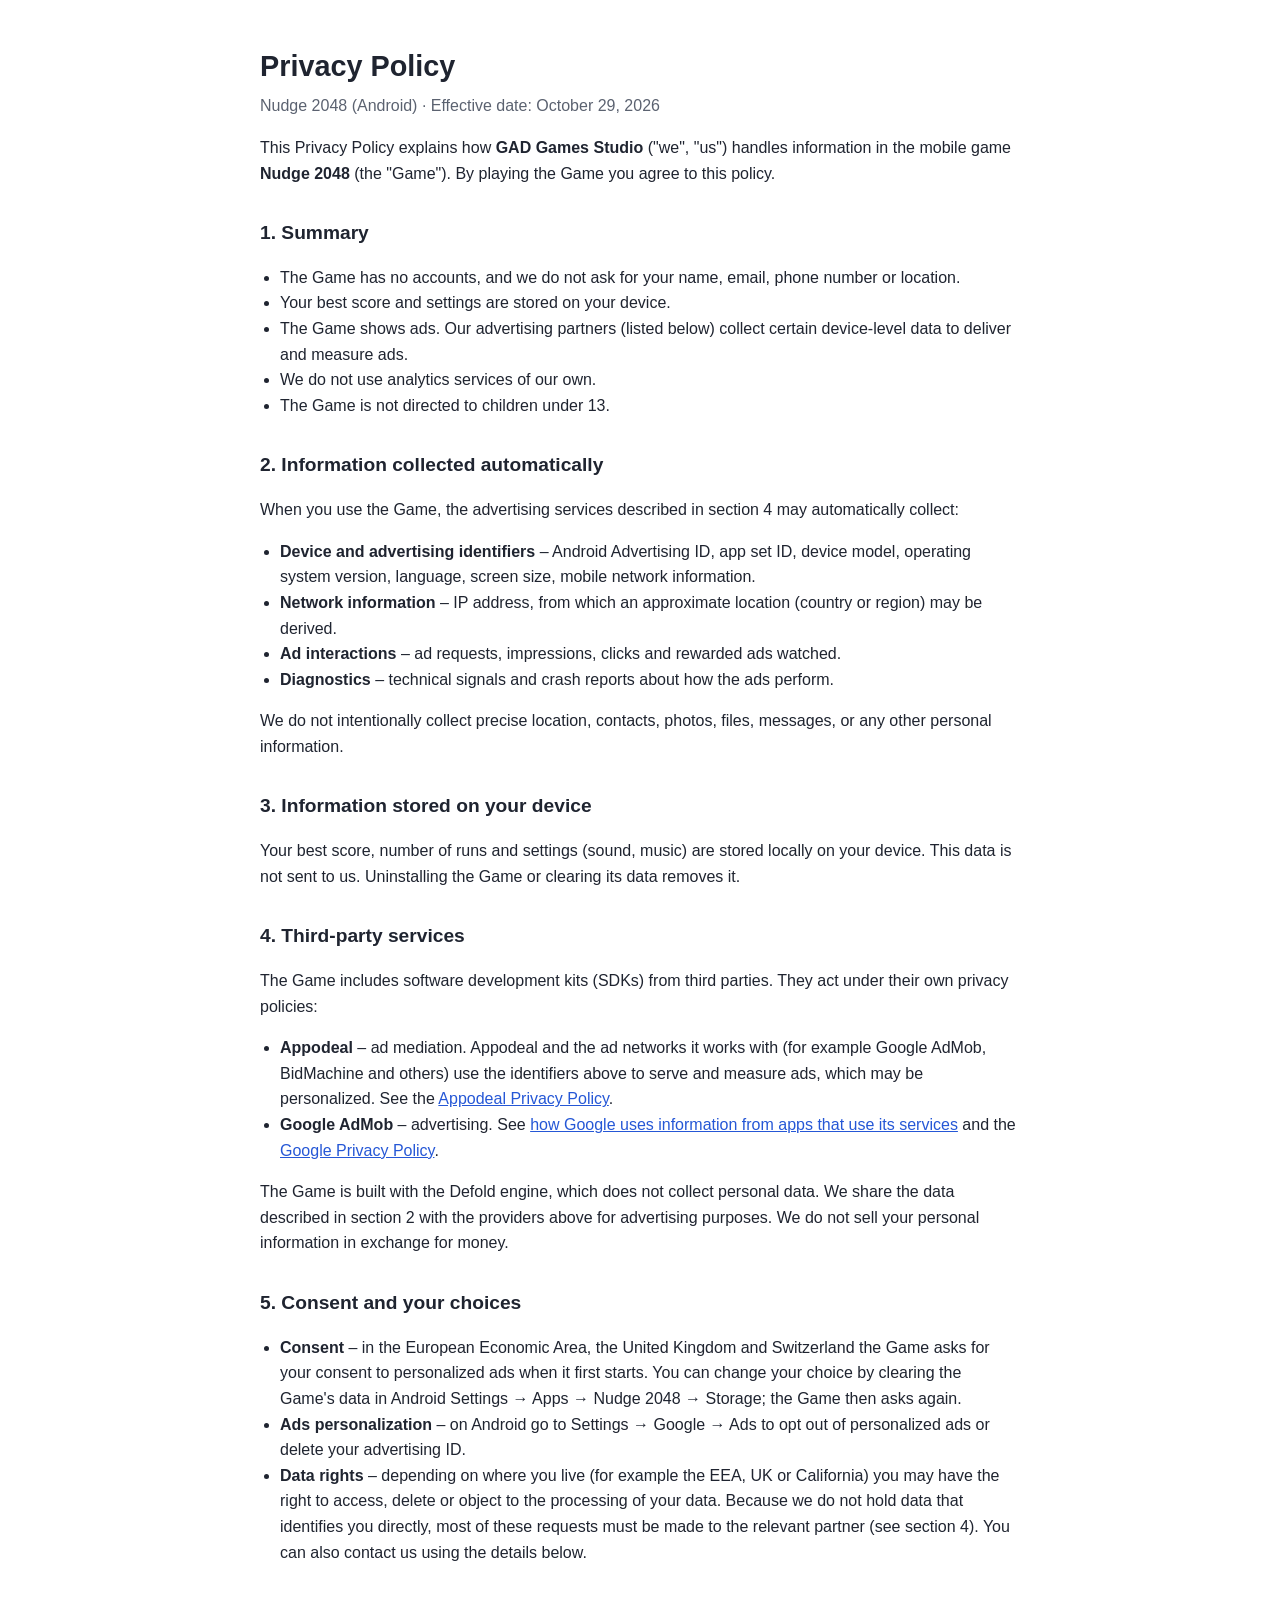
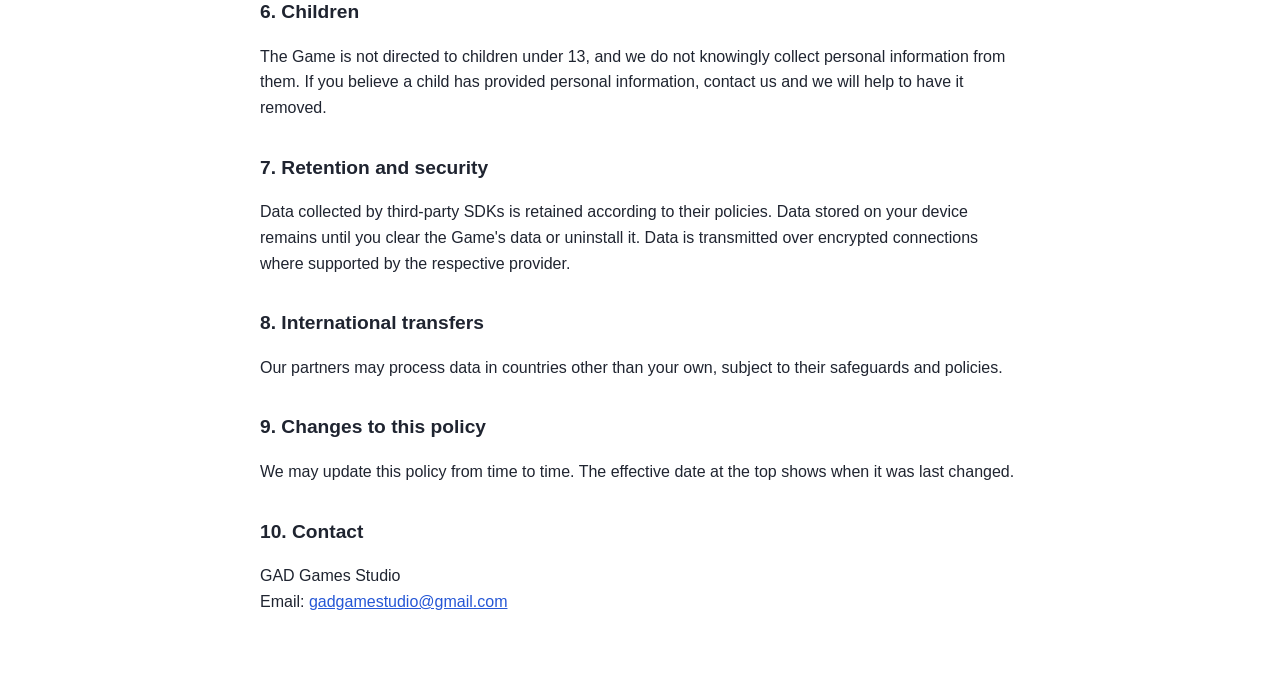
==== nudge-2048/privacy/index.html @ 8dd4cd49 "Add Nudge 2048 privacy policy Co-Authored-By: Claude Opus 5.5 <noreply@anthropic.com>" ====
<!DOCTYPE html>
<html lang="en">
<head>
<meta charset="utf-8">
<meta name="viewport" content="width=device-width, initial-scale=1">
<title>Privacy Policy – Nudge 2048</title>
<style>
  body { font-family: -apple-system, BlinkMacSystemFont, "Segoe UI", Roboto, sans-serif; line-height: 1.6; max-width: 760px; margin: 0 auto; padding: 24px 16px 64px; color: #1f2430; }
  h1 { font-size: 1.8rem; margin-bottom: 4px; }
  h2 { font-size: 1.2rem; margin-top: 32px; }
  .meta { color: #5b6270; margin-top: 0; }
  ul { padding-left: 20px; }
  a { color: #2557d6; }
</style>
</head>
<body>

<h1>Privacy Policy</h1>
<p class="meta">Nudge 2048 (Android) &middot; Effective date: October 29, 2026</p>

<p>This Privacy Policy explains how <strong>GAD Games Studio</strong> ("we", "us") handles information in the mobile game <strong>Nudge 2048</strong> (the "Game"). By playing the Game you agree to this policy.</p>

<h2>1. Summary</h2>
<ul>
  <li>The Game has no accounts, and we do not ask for your name, email, phone number or location.</li>
  <li>Your best score and settings are stored on your device.</li>
  <li>The Game shows ads. Our advertising partners (listed below) collect certain device-level data to deliver and measure ads.</li>
  <li>We do not use analytics services of our own.</li>
  <li>The Game is not directed to children under 13.</li>
</ul>

<h2>2. Information collected automatically</h2>
<p>When you use the Game, the advertising services described in section 4 may automatically collect:</p>
<ul>
  <li><strong>Device and advertising identifiers</strong> &ndash; Android Advertising ID, app set ID, device model, operating system version, language, screen size, mobile network information.</li>
  <li><strong>Network information</strong> &ndash; IP address, from which an approximate location (country or region) may be derived.</li>
  <li><strong>Ad interactions</strong> &ndash; ad requests, impressions, clicks and rewarded ads watched.</li>
  <li><strong>Diagnostics</strong> &ndash; technical signals and crash reports about how the ads perform.</li>
</ul>
<p>We do not intentionally collect precise location, contacts, photos, files, messages, or any other personal information.</p>

<h2>3. Information stored on your device</h2>
<p>Your best score, number of runs and settings (sound, music) are stored locally on your device. This data is not sent to us. Uninstalling the Game or clearing its data removes it.</p>

<h2>4. Third-party services</h2>
<p>The Game includes software development kits (SDKs) from third parties. They act under their own privacy policies:</p>
<ul>
  <li><strong>Appodeal</strong> &ndash; ad mediation. Appodeal and the ad networks it works with (for example Google AdMob, BidMachine and others) use the identifiers above to serve and measure ads, which may be personalized. See the <a href="https://appodeal.com/privacy-policy/">Appodeal Privacy Policy</a>.</li>
  <li><strong>Google AdMob</strong> &ndash; advertising. See <a href="https://policies.google.com/technologies/ads">how Google uses information from apps that use its services</a> and the <a href="https://policies.google.com/privacy">Google Privacy Policy</a>.</li>
</ul>
<p>The Game is built with the Defold engine, which does not collect personal data. We share the data described in section 2 with the providers above for advertising purposes. We do not sell your personal information in exchange for money.</p>

<h2>5. Consent and your choices</h2>
<ul>
  <li><strong>Consent</strong> &ndash; in the European Economic Area, the United Kingdom and Switzerland the Game asks for your consent to personalized ads when it first starts. You can change your choice by clearing the Game's data in Android Settings &rarr; Apps &rarr; Nudge 2048 &rarr; Storage; the Game then asks again.</li>
  <li><strong>Ads personalization</strong> &ndash; on Android go to Settings &rarr; Google &rarr; Ads to opt out of personalized ads or delete your advertising ID.</li>
  <li><strong>Data rights</strong> &ndash; depending on where you live (for example the EEA, UK or California) you may have the right to access, delete or object to the processing of your data. Because we do not hold data that identifies you directly, most of these requests must be made to the relevant partner (see section 4). You can also contact us using the details below.</li>
</ul>

<h2>6. Children</h2>
<p>The Game is not directed to children under 13, and we do not knowingly collect personal information from them. If you believe a child has provided personal information, contact us and we will help to have it removed.</p>

<h2>7. Retention and security</h2>
<p>Data collected by third-party SDKs is retained according to their policies. Data stored on your device remains until you clear the Game's data or uninstall it. Data is transmitted over encrypted connections where supported by the respective provider.</p>

<h2>8. International transfers</h2>
<p>Our partners may process data in countries other than your own, subject to their safeguards and policies.</p>

<h2>9. Changes to this policy</h2>
<p>We may update this policy from time to time. The effective date at the top shows when it was last changed.</p>

<h2>10. Contact</h2>
<p>GAD Games Studio<br>Email: <a href="mailto:gadgamestudio@gmail.com">gadgamestudio@gmail.com</a></p>

</body>
</html>
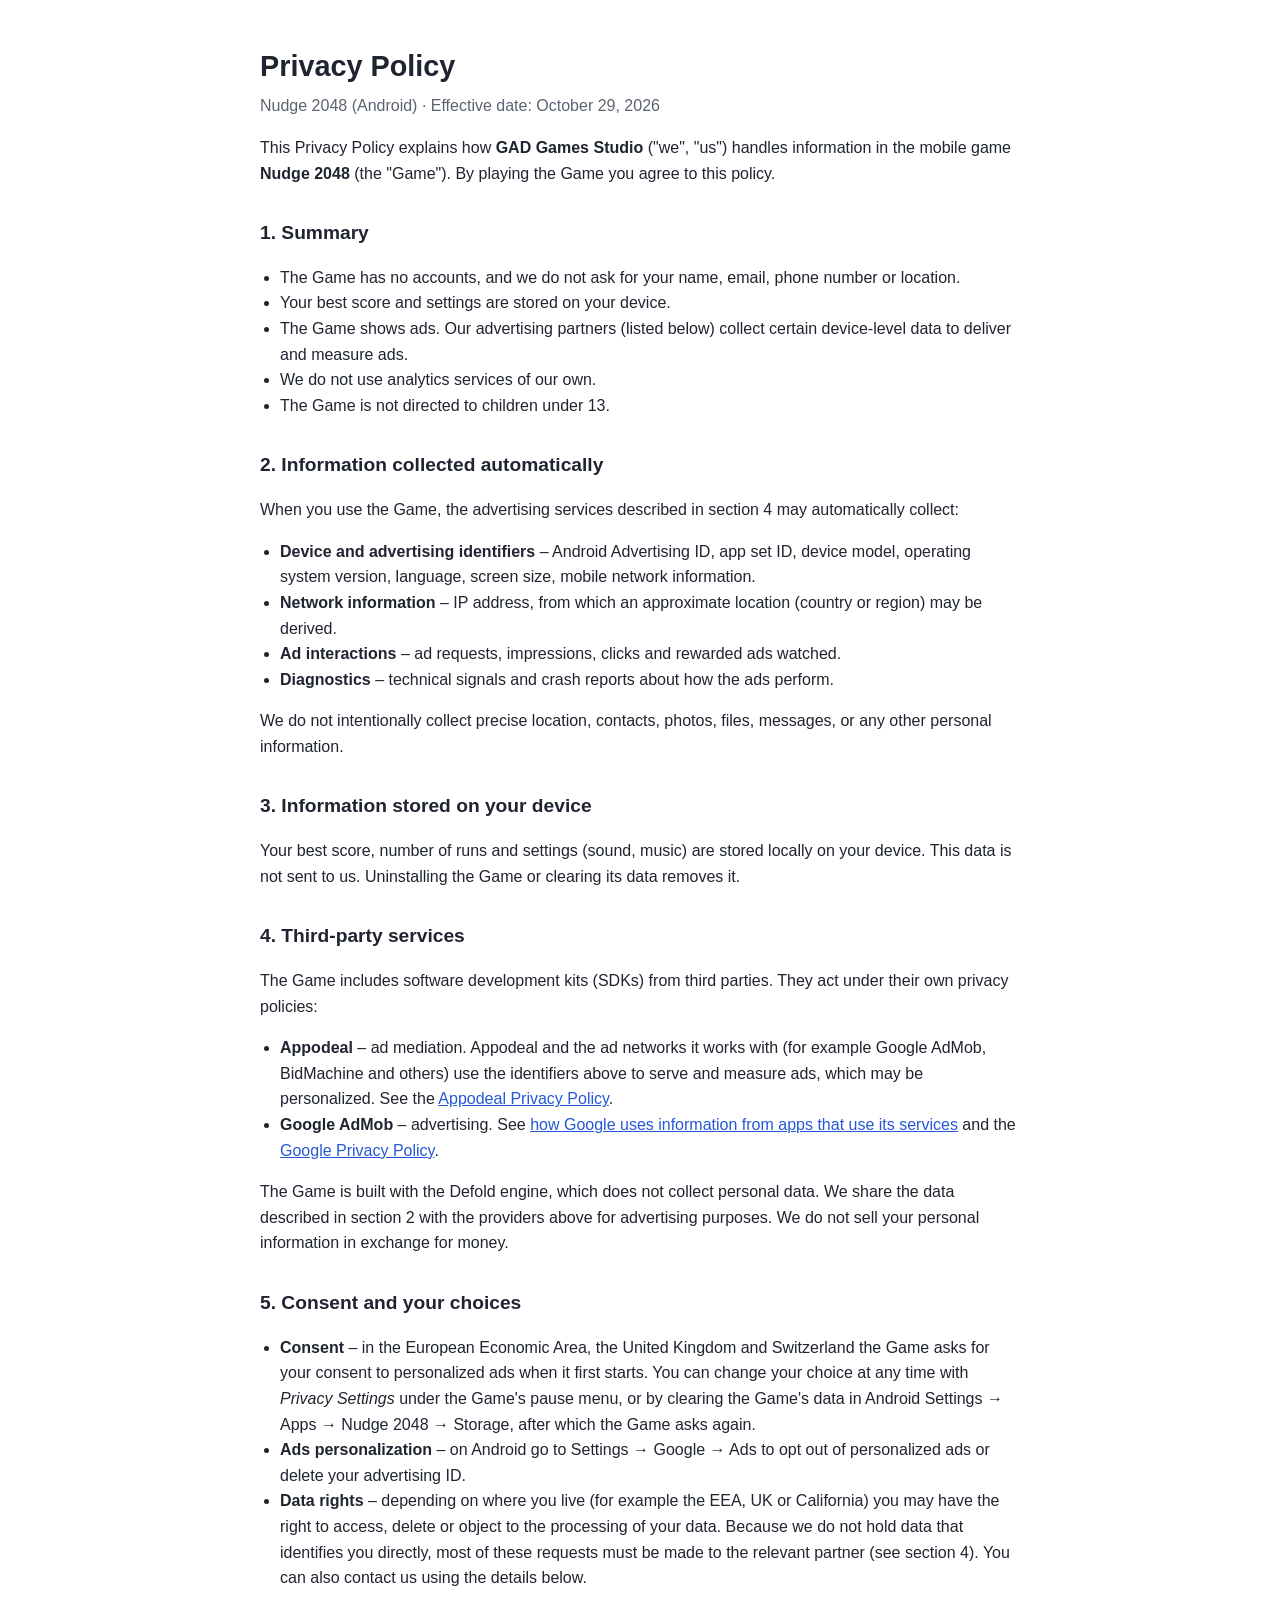
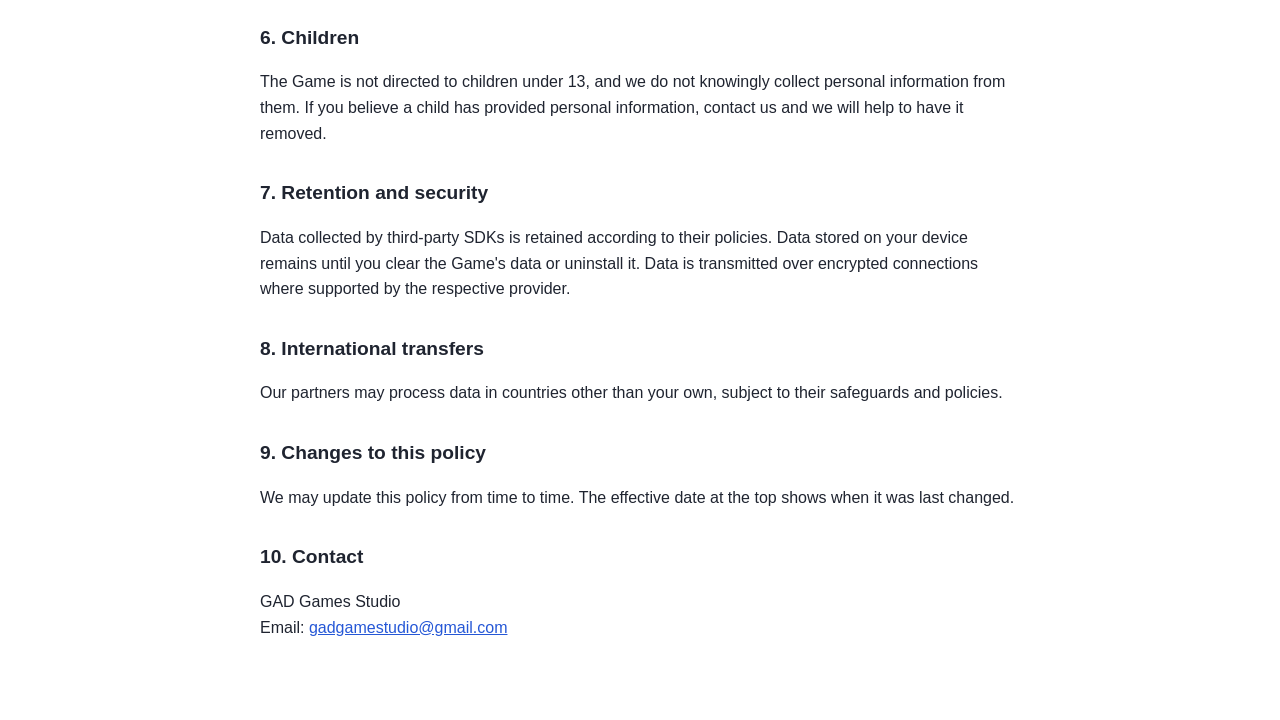
==== commit 6d87815f: "Nudge 2048 privacy policy: consent can be changed from the pause menu Co-Authored-By: Claude Opus 5." ====
--- a/nudge-2048/privacy/index.html
+++ b/nudge-2048/privacy/index.html
@@ -52,7 +52,7 @@
 
 <h2>5. Consent and your choices</h2>
 <ul>
-  <li><strong>Consent</strong> &ndash; in the European Economic Area, the United Kingdom and Switzerland the Game asks for your consent to personalized ads when it first starts. You can change your choice by clearing the Game's data in Android Settings &rarr; Apps &rarr; Nudge 2048 &rarr; Storage; the Game then asks again.</li>
+  <li><strong>Consent</strong> &ndash; in the European Economic Area, the United Kingdom and Switzerland the Game asks for your consent to personalized ads when it first starts. You can change your choice at any time with <em>Privacy Settings</em> under the Game's pause menu, or by clearing the Game's data in Android Settings &rarr; Apps &rarr; Nudge 2048 &rarr; Storage, after which the Game asks again.</li>
   <li><strong>Ads personalization</strong> &ndash; on Android go to Settings &rarr; Google &rarr; Ads to opt out of personalized ads or delete your advertising ID.</li>
   <li><strong>Data rights</strong> &ndash; depending on where you live (for example the EEA, UK or California) you may have the right to access, delete or object to the processing of your data. Because we do not hold data that identifies you directly, most of these requests must be made to the relevant partner (see section 4). You can also contact us using the details below.</li>
 </ul>
